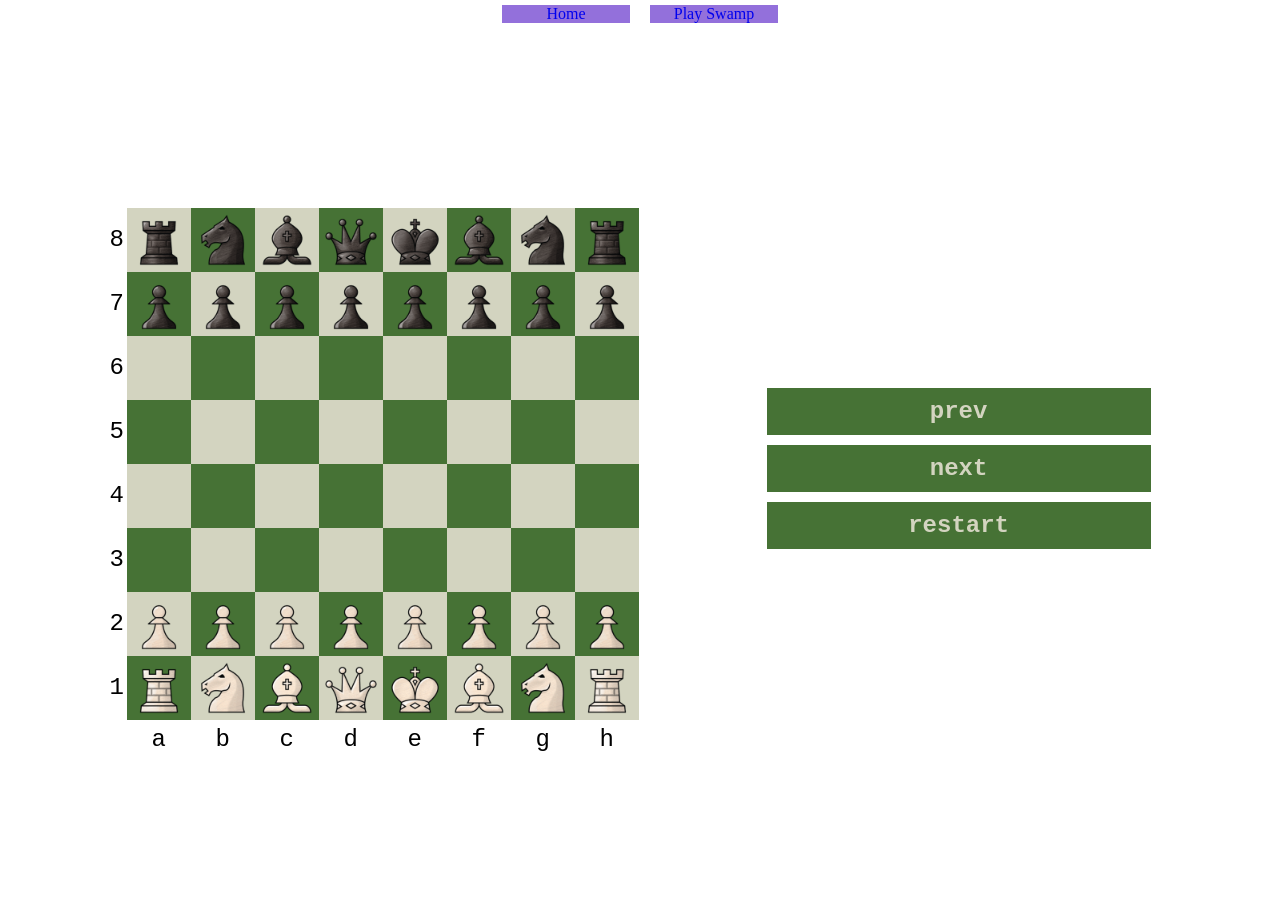
==== play_swamp0.html @ 95b727c0 "commit message" ====
<!DOCTYPE html>
<html lang="en">
<head>
    <meta charset="UTF-8">
    <meta name="viewport" content="width=device-width, initial-scale=1.0">
    <title>Play Swamp</title>
    <link rel="stylesheet" href="./css/play_swamp.css">
</head>
<body>
    <header>

        <a class="navButton" href="./index.html">Home</a>
        <a class="navButton" href="./swampMenu.html">Play Swamp</a>

    </header>

    <div id="gameScene">
        <div id="chess_board">

        </div>


        <div id="second_panel">
        <div class="eval_holder">
            0
        </div>

        <div id="button_holder">
            <button id="prev">prev</button>
            <button id="next">next</button>
            <button id="restart">restart</button>

        </div>

        </div>
    </div>


    <script>

    </script>

        <script src="./js/chess_board.js" ></script>
    <script src="./js/greedy/greedySearch.js" type="module"></script>

</body>
</html>
---- css/play_swamp.css ----
*{
    margin: 0px;
    padding: 0px;

}

header{
    display: flex;
    justify-content: center;
    align-items: center;
    gap:10;
    padding-top:5px;
}

.navButton{
    box-sizing: border-box;
    width: 10%;
    margin-left:10px ;
    margin-right: 10px;
    font-size: 1rem;
    background-color: mediumpurple;
    text-justify: center;
    justify-content: center;
    align-content: center;
    text-decoration: none;
    text-align: center;
}


#gameScene{
    width: 99vw;
    height: 99vh;
    display: flex;
    flex-direction: row;
    justify-content: center;
    align-items: center;

}

#chess_board{
    display: grid;
    grid-template-rows: repeat(8, max(5vw , 60px)) 10px;
    grid-template-columns: 10px repeat(8, max(5vw , 60px)) ;

}
#second_panel{
    margin-left: 10vw;
    display: flex;
    flex-direction: column;
    justify-content: center;
    align-items: center;
    width: 30vw;

}
#button_holder{
    display: flex;
    flex-direction: column;
    width: inherit;
}
.eval_holder{
    font-size: 4rem;
    text-align: center;
    padding: 10px 0px;
    color: whitesmoke;
    font-family: 'Courier New', Courier, monospace;
    background-color: #467235;
    display: none !important;
    width: inherit;
}


button{
    font-size: 1.5rem;
    font-family: 'Courier New', Courier, monospace;
    margin: 5px 0px;
    padding: 10px 0px;
    background-color: #467235;
    color: #D3D4C0;
    font-weight: bolder;
    border: none;
    width: inherit;
}

img{
    width: 60px;
}

.square{
    display:flex;
    justify-content: center;
    align-items: center;
}

button:hover{
        background-color: #264918;
}
button:active{
        background-color: #689950;
    transition: background-color 0.1s;

}

@media (max-width: 940px) {
    #gameScene{

        display: flex;
        flex-direction: column;
        justify-content: center;
        align-items: center;

    }


    #button_holder{
        margin-left: 0px;
        margin-top: 1rem;
        display: grid;
        grid-template-columns: auto auto auto auto ;

        width: 99vw;
        gap: 10px;
    }

    button{
        width: 20vw;
        font-size: 1rem;
        padding:5px 0px;
    }

    .eval_holder{
        width: 80vw;
        margin-top: 20px;
        font-size: 2rem;
        text-align: center;
        padding: 10px 0px;
        color: whitesmoke;
        font-family: 'Courier New', Courier, monospace;
        background-color: #467235;

    }

}


.hori_box{
    display: flex;
    justify-content: center;
    align-items: center;
    margin-top: 20px ;
    font-size: 1.5rem;
    font-family: 'Courier New', Courier, monospace;
}

.vert_box{
        display: flex;
    justify-content: center;
    align-items: center;
    font-size: 1.5rem;
    margin-right: 20px;
    font-family: 'Courier New', Courier, monospace;

}

.show{
    display: block !important;
}


@media (max-width: 540px) {
    #chess_board{
        display: grid;
        grid-template-rows: repeat(8, max(5vw , 40px)) 10px;
        grid-template-columns: 10px repeat(8, max(5vw , 40px)) ;
    }

    img{
        width: 40px;
    }
}
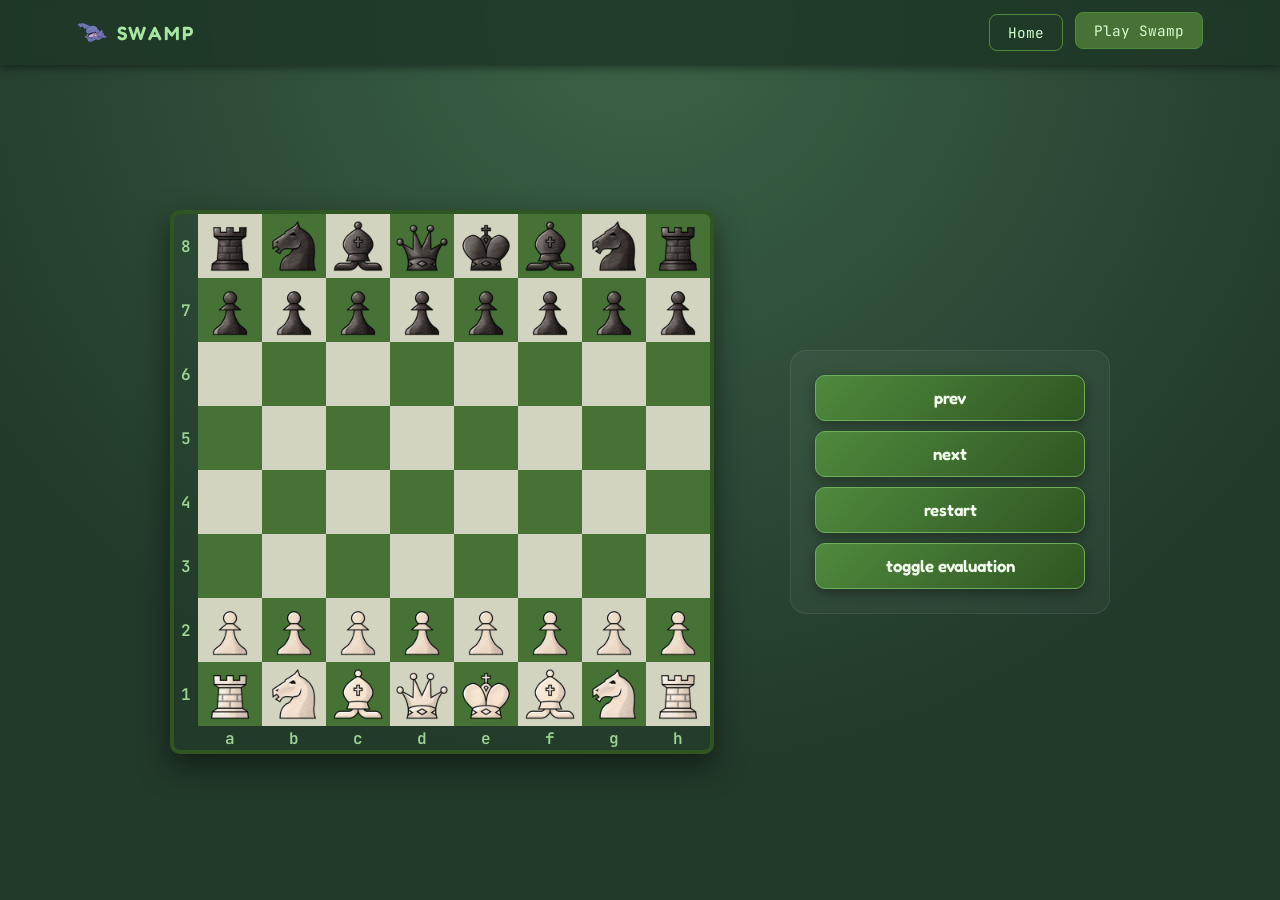
==== commit b1eab2fa: "Redesign UI: dark swamp theme, sticky header, hero/menu cards, toggle evaluation button, lighter bac" ====
--- a/play_swamp0.html
+++ b/play_swamp0.html
@@ -3,15 +3,21 @@
 <head>
     <meta charset="UTF-8">
     <meta name="viewport" content="width=device-width, initial-scale=1.0">
+    <link rel="preconnect" href="https://fonts.googleapis.com">
+    <link href="https://fonts.googleapis.com/css2?family=Fredoka:wght@500;600&family=JetBrains+Mono:wght@400;600&display=swap" rel="stylesheet">
     <title>Play Swamp</title>
     <link rel="stylesheet" href="./css/play_swamp.css">
 </head>
 <body>
     <header>
-
-        <a class="navButton" href="./index.html">Home</a>
-        <a class="navButton" href="./swampMenu.html">Play Swamp</a>
-
+        <div class="brand">
+            <img src="./images/swamp.png" alt="Swamp logo" class="brand-icon">
+            <span>SWAMP</span>
+        </div>
+        <nav>
+            <a class="navButton" href="./index.html">Home</a>
+            <a class="navButton active" href="./swampMenu.html">Play Swamp</a>
+        </nav>
     </header>
 
     <div id="gameScene">
@@ -29,6 +35,7 @@
             <button id="prev">prev</button>
             <button id="next">next</button>
             <button id="restart">restart</button>
+            <button id="toggleEval">toggle evaluation</button>
 
         </div>
 
@@ -37,7 +44,14 @@
 
 
     <script>
+        document.addEventListener("DOMContentLoaded", () => {
+            const evalHolder = document.querySelector(".eval_holder");
+            const toggleEvalBtn = document.querySelector("#toggleEval");
 
+            toggleEvalBtn.addEventListener("click", () => {
+                evalHolder.classList.toggle("show");
+            });
+        });
     </script>
 
         <script src="./js/chess_board.js" ></script>
--- a/css/play_swamp.css
+++ b/css/play_swamp.css
@@ -1,84 +1,151 @@
 *{
-    margin: 0px;
-    padding: 0px;
-
-}
-
+    margin: 0;
+    padding: 0;
+    box-sizing: border-box;
+}
+
+body{
+    background: radial-gradient(circle at top, #3c6448 0%, #223a2a 70%);
+    font-family: 'JetBrains Mono', 'Courier New', monospace;
+    color: #eafbe0;
+    min-height: 100vh;
+}
+
+/* ---------- HEADER (matches home/menu pages) ---------- */
 header{
-    display: flex;
-    justify-content: center;
-    align-items: center;
-    gap:10;
-    padding-top:5px;
+    width: 100%;
+    display: flex;
+    justify-content: space-between;
+    align-items: center;
+    padding: 14px 6vw;
+    background: rgba(30, 55, 38, 0.85);
+    backdrop-filter: blur(6px);
+    box-shadow: 0 2px 10px rgba(0,0,0,0.5);
+    position: sticky;
+    top: 0;
+    z-index: 10;
+}
+
+.brand{
+    display: flex;
+    align-items: center;
+    gap: 10px;
+    font-family: 'Fredoka', sans-serif;
+    font-size: 1.2rem;
+    font-weight: 600;
+    letter-spacing: 2px;
+    color: #a8e6a1;
+}
+
+.brand-icon{
+    width: 30px;
+    height: 30px;
+    object-fit: contain;
+}
+
+nav{
+    display: flex;
+    gap: 12px;
 }
 
 .navButton{
     box-sizing: border-box;
-    width: 10%;
-    margin-left:10px ;
-    margin-right: 10px;
-    font-size: 1rem;
-    background-color: mediumpurple;
-    text-justify: center;
-    justify-content: center;
-    align-content: center;
+    padding: 8px 18px;
+    background: transparent;
+    border: 1px solid #4f8a3d;
+    border-radius: 8px;
+    font-size: 0.9rem;
+    color: #d3ffcf;
     text-decoration: none;
     text-align: center;
-}
-
-
+    transition: background 0.2s ease, transform 0.15s ease;
+}
+
+.navButton:hover,
+.navButton.active{
+    background: #467235;
+    transform: translateY(-2px);
+}
+
+/* ---------- GAME LAYOUT ---------- */
 #gameScene{
-    width: 99vw;
-    height: 99vh;
+    width: 100vw;
+    min-height: calc(100vh - 66px);
+    padding: 4vh 4vw;
     display: flex;
     flex-direction: row;
     justify-content: center;
     align-items: center;
-
+    gap: 6vw;
+    flex-wrap: wrap;
 }
 
 #chess_board{
     display: grid;
-    grid-template-rows: repeat(8, max(5vw , 60px)) 10px;
-    grid-template-columns: 10px repeat(8, max(5vw , 60px)) ;
-
-}
+    grid-template-rows: repeat(8, max(5vw , 60px)) 24px;
+    grid-template-columns: 24px repeat(8, max(5vw , 60px));
+    border: 4px solid #2f5522;
+    border-radius: 10px;
+    overflow: hidden;
+    box-shadow: 0 12px 30px rgba(0,0,0,0.5);
+}
+
 #second_panel{
-    margin-left: 10vw;
     display: flex;
     flex-direction: column;
     justify-content: center;
     align-items: center;
-    width: 30vw;
-
-}
+    width: min(30vw, 320px);
+    background: rgba(255,255,255,0.04);
+    border: 1px solid rgba(255,255,255,0.08);
+    border-radius: 16px;
+    padding: 24px;
+}
+
 #button_holder{
     display: flex;
     flex-direction: column;
-    width: inherit;
-}
+    width: 100%;
+    gap: 10px;
+}
+
 .eval_holder{
-    font-size: 4rem;
+    font-size: 2.4rem;
     text-align: center;
-    padding: 10px 0px;
-    color: whitesmoke;
-    font-family: 'Courier New', Courier, monospace;
-    background-color: #467235;
+    padding: 14px 0;
+    color: #eafbe0;
+    font-family: 'JetBrains Mono', monospace;
+    background: linear-gradient(135deg, #467235, #2f5522);
+    border-radius: 10px;
     display: none !important;
-    width: inherit;
-}
-
+    width: 100%;
+}
 
 button{
-    font-size: 1.5rem;
-    font-family: 'Courier New', Courier, monospace;
-    margin: 5px 0px;
-    padding: 10px 0px;
-    background-color: #467235;
-    color: #D3D4C0;
-    font-weight: bolder;
-    border: none;
-    width: inherit;
+    font-size: 1.05rem;
+    font-family: 'Fredoka', 'JetBrains Mono', sans-serif;
+    padding: 12px 0;
+    background: linear-gradient(135deg, #4f8a3d, #2f5522);
+    color: #f4fff0;
+    font-weight: 600;
+    border: 1px solid #6fae57;
+    border-radius: 10px;
+    width: 100%;
+    cursor: pointer;
+    box-shadow: 0 4px 12px rgba(0,0,0,0.35);
+    transition: transform 0.15s ease, box-shadow 0.15s ease, background 0.2s ease;
+}
+
+button:hover{
+    background: linear-gradient(135deg, #6fae57, #467235);
+    transform: translateY(-2px);
+    box-shadow: 0 6px 16px rgba(0,0,0,0.45);
+}
+
+button:active{
+    transform: translateY(0);
+    background: #264918;
+    transition: background-color 0.1s;
 }
 
 img{
@@ -86,91 +153,71 @@
 }
 
 .square{
-    display:flex;
-    justify-content: center;
-    align-items: center;
-}
-
-button:hover{
-        background-color: #264918;
-}
-button:active{
-        background-color: #689950;
-    transition: background-color 0.1s;
-
-}
-
-@media (max-width: 940px) {
-    #gameScene{
-
-        display: flex;
-        flex-direction: column;
-        justify-content: center;
-        align-items: center;
-
-    }
-
-
-    #button_holder{
-        margin-left: 0px;
-        margin-top: 1rem;
-        display: grid;
-        grid-template-columns: auto auto auto auto ;
-
-        width: 99vw;
-        gap: 10px;
-    }
-
-    button{
-        width: 20vw;
-        font-size: 1rem;
-        padding:5px 0px;
-    }
-
-    .eval_holder{
-        width: 80vw;
-        margin-top: 20px;
-        font-size: 2rem;
-        text-align: center;
-        padding: 10px 0px;
-        color: whitesmoke;
-        font-family: 'Courier New', Courier, monospace;
-        background-color: #467235;
-
-    }
-
-}
-
-
-.hori_box{
-    display: flex;
-    justify-content: center;
-    align-items: center;
-    margin-top: 20px ;
-    font-size: 1.5rem;
-    font-family: 'Courier New', Courier, monospace;
-}
-
+    display: flex;
+    justify-content: center;
+    align-items: center;
+    transition: background-color 0.15s ease;
+}
+
+.square:hover{
+    filter: brightness(1.15);
+}
+
+.hori_box,
 .vert_box{
-        display: flex;
-    justify-content: center;
-    align-items: center;
-    font-size: 1.5rem;
-    margin-right: 20px;
-    font-family: 'Courier New', Courier, monospace;
-
+    display: flex;
+    justify-content: center;
+    align-items: center;
+    font-size: 1rem;
+    font-family: 'JetBrains Mono', monospace;
+    color: #9fd396;
+    font-weight: 600;
 }
 
 .show{
     display: block !important;
 }
 
+/* ---------- RESPONSIVE ---------- */
+@media (max-width: 940px) {
+    header{
+        flex-direction: column;
+        gap: 10px;
+        padding: 12px 4vw;
+    }
+
+    #gameScene{
+        flex-direction: column;
+        gap: 4vh;
+    }
+
+    #second_panel{
+        width: min(90vw, 420px);
+    }
+
+    #button_holder{
+        display: grid;
+        grid-template-columns: repeat(2, 1fr);
+        gap: 10px;
+    }
+
+    button{
+        font-size: 0.9rem;
+        padding: 10px 0;
+    }
+
+    .eval_holder{
+        width: 100%;
+        margin-bottom: 14px;
+        font-size: 1.6rem;
+        padding: 10px 0;
+    }
+}
 
 @media (max-width: 540px) {
     #chess_board{
-        display: grid;
-        grid-template-rows: repeat(8, max(5vw , 40px)) 10px;
-        grid-template-columns: 10px repeat(8, max(5vw , 40px)) ;
+        grid-template-rows: repeat(8, max(5vw , 40px)) 18px;
+        grid-template-columns: 18px repeat(8, max(5vw , 40px));
     }
 
     img{
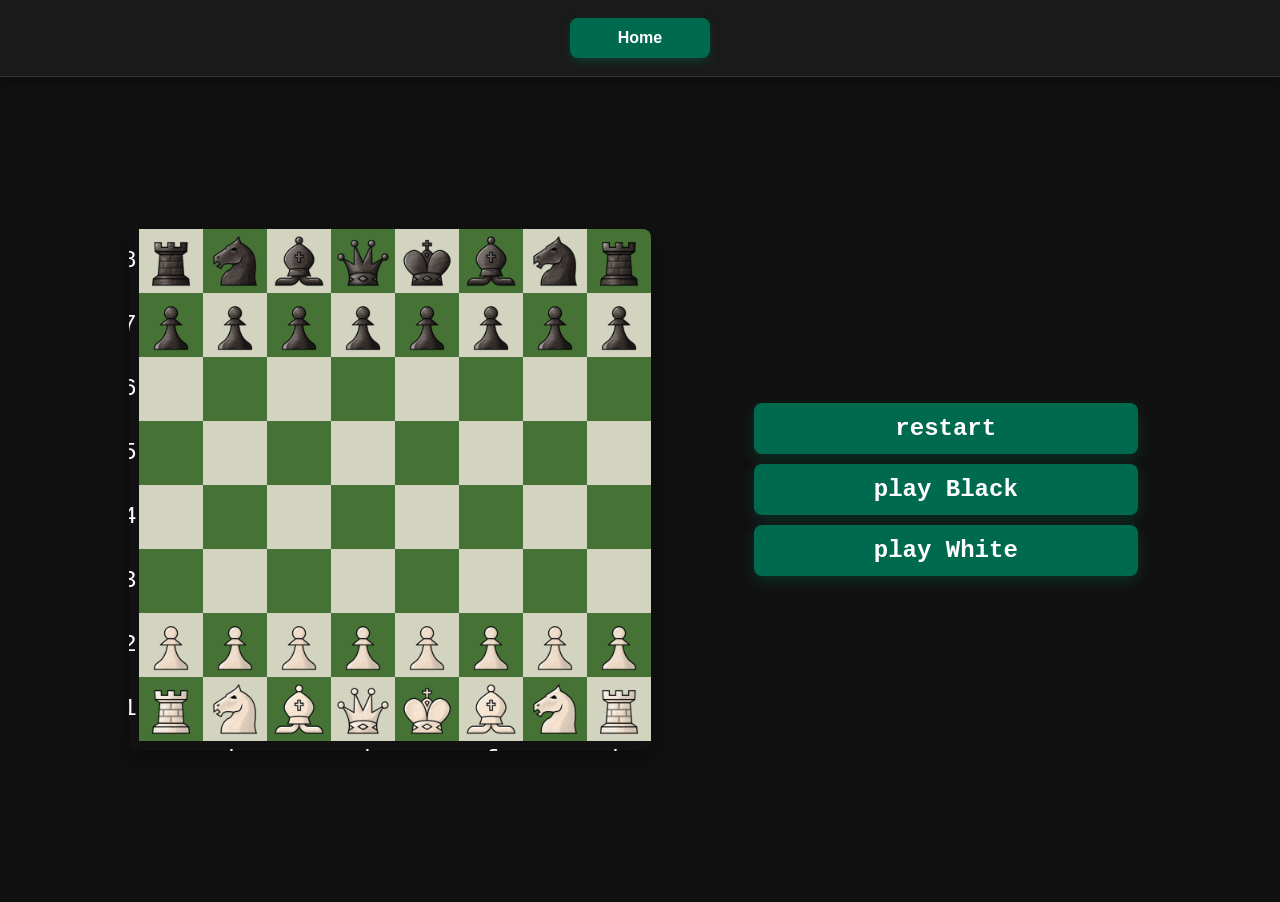
==== commit 175678fd: "message 1" ====
--- a/play_swamp0.html
+++ b/play_swamp0.html
@@ -3,21 +3,15 @@
 <head>
     <meta charset="UTF-8">
     <meta name="viewport" content="width=device-width, initial-scale=1.0">
-    <link rel="preconnect" href="https://fonts.googleapis.com">
-    <link href="https://fonts.googleapis.com/css2?family=Fredoka:wght@500;600&family=JetBrains+Mono:wght@400;600&display=swap" rel="stylesheet">
     <title>Play Swamp</title>
     <link rel="stylesheet" href="./css/play_swamp.css">
 </head>
 <body>
     <header>
-        <div class="brand">
-            <img src="./images/swamp.png" alt="Swamp logo" class="brand-icon">
-            <span>SWAMP</span>
-        </div>
-        <nav>
-            <a class="navButton" href="./index.html">Home</a>
-            <a class="navButton active" href="./swampMenu.html">Play Swamp</a>
-        </nav>
+
+        <a class="navButton" href="./index.html">Home</a>
+        
+
     </header>
 
     <div id="gameScene">
@@ -31,11 +25,12 @@
             0
         </div>
 
+
         <div id="button_holder">
-            <button id="prev">prev</button>
-            <button id="next">next</button>
             <button id="restart">restart</button>
-            <button id="toggleEval">toggle evaluation</button>
+
+            <button id="playBlack">play Black</button>
+            <button id="playWhite">play White</button>
 
         </div>
 
@@ -44,18 +39,11 @@
 
 
     <script>
-        document.addEventListener("DOMContentLoaded", () => {
-            const evalHolder = document.querySelector(".eval_holder");
-            const toggleEvalBtn = document.querySelector("#toggleEval");
 
-            toggleEvalBtn.addEventListener("click", () => {
-                evalHolder.classList.toggle("show");
-            });
-        });
     </script>
 
         <script src="./js/chess_board.js" ></script>
-    <script src="./js/greedy/greedySearch.js" type="module"></script>
+        <script src="./js/greedy/greedySearch.js" type="module"></script>
 
 </body>
 </html>
--- a/css/play_swamp.css
+++ b/css/play_swamp.css
@@ -1,226 +1,231 @@
-*{
-    margin: 0;
-    padding: 0;
+* {
+    margin: 0px;
+    padding: 0px;
     box-sizing: border-box;
 }
 
-body{
-    background: radial-gradient(circle at top, #3c6448 0%, #223a2a 70%);
-    font-family: 'JetBrains Mono', 'Courier New', monospace;
-    color: #eafbe0;
-    min-height: 100vh;
-}
-
-/* ---------- HEADER (matches home/menu pages) ---------- */
-header{
-    width: 100%;
-    display: flex;
-    justify-content: space-between;
-    align-items: center;
-    padding: 14px 6vw;
-    background: rgba(30, 55, 38, 0.85);
-    backdrop-filter: blur(6px);
-    box-shadow: 0 2px 10px rgba(0,0,0,0.5);
-    position: sticky;
-    top: 0;
-    z-index: 10;
-}
-
-.brand{
-    display: flex;
-    align-items: center;
-    gap: 10px;
-    font-family: 'Fredoka', sans-serif;
-    font-size: 1.2rem;
+body {
+    background-color: #111111;
+    color: #ffffff;
+    font-family: Arial, sans-serif;
+}
+
+header {
+    display: flex;
+    justify-content: center;
+    align-items: center;
+    gap: 15px;
+    padding: 18px 20px;
+    background-color: #1a1a1a;
+    border-bottom: 1px solid #333333;
+    box-shadow: 0 4px 12px rgba(0, 0, 0, 0.35);
+}
+
+.navButton {
+    width: 140px;
+    padding: 11px 20px;
+    border-radius: 8px;
+    background-color: #006A4E;
+    color: #ffffff;
+    font-size: 1rem;
     font-weight: 600;
-    letter-spacing: 2px;
-    color: #a8e6a1;
-}
-
-.brand-icon{
-    width: 30px;
-    height: 30px;
-    object-fit: contain;
-}
-
-nav{
-    display: flex;
-    gap: 12px;
-}
-
-.navButton{
-    box-sizing: border-box;
-    padding: 8px 18px;
-    background: transparent;
-    border: 1px solid #4f8a3d;
-    border-radius: 8px;
-    font-size: 0.9rem;
-    color: #d3ffcf;
     text-decoration: none;
     text-align: center;
-    transition: background 0.2s ease, transform 0.15s ease;
-}
-
-.navButton:hover,
-.navButton.active{
-    background: #467235;
+    box-shadow: 0 4px 10px rgba(0, 106, 78, 0.35);
+    transition: 0.2s ease;
+}
+
+.navButton:hover {
+    background-color: #007f5f;
     transform: translateY(-2px);
-}
-
-/* ---------- GAME LAYOUT ---------- */
-#gameScene{
-    width: 100vw;
-    min-height: calc(100vh - 66px);
-    padding: 4vh 4vw;
+    box-shadow: 0 6px 14px rgba(0, 106, 78, 0.45);
+}
+
+.navButton:active {
+    transform: translateY(0px);
+}
+
+#gameScene {
+    width: 99vw;
+    height: calc(100vh - 75px);
     display: flex;
     flex-direction: row;
     justify-content: center;
     align-items: center;
-    gap: 6vw;
-    flex-wrap: wrap;
-}
-
-#chess_board{
+}
+
+#chess_board {
     display: grid;
-    grid-template-rows: repeat(8, max(5vw , 60px)) 24px;
-    grid-template-columns: 24px repeat(8, max(5vw , 60px));
-    border: 4px solid #2f5522;
+    grid-template-rows: repeat(8, max(5vw, 60px)) 10px;
+    grid-template-columns: 10px repeat(8, max(5vw, 60px));
+    border-radius: 8px;
+    overflow: hidden;
+    box-shadow: 0 8px 25px rgba(0, 0, 0, 0.45);
+}
+
+#second_panel {
+    margin-left: 8vw;
+    display: flex;
+    flex-direction: column;
+    justify-content: center;
+    align-items: center;
+    width: 30vw;
+    max-width: 400px;
+}
+
+#button_holder {
+    display: flex;
+    flex-direction: column;
+    width: inherit;
+}
+
+.eval_holder {
+    font-size: 4rem;
+    text-align: center;
+    padding: 10px 0px;
+    color: #ffffff;
+    font-family: "Courier New", Courier, monospace;
+    background-color: #006A4E;
+    display: none !important;
+    width: inherit;
     border-radius: 10px;
-    overflow: hidden;
-    box-shadow: 0 12px 30px rgba(0,0,0,0.5);
-}
-
-#second_panel{
-    display: flex;
-    flex-direction: column;
-    justify-content: center;
-    align-items: center;
-    width: min(30vw, 320px);
-    background: rgba(255,255,255,0.04);
-    border: 1px solid rgba(255,255,255,0.08);
-    border-radius: 16px;
-    padding: 24px;
-}
-
-#button_holder{
-    display: flex;
-    flex-direction: column;
-    width: 100%;
-    gap: 10px;
-}
-
-.eval_holder{
-    font-size: 2.4rem;
-    text-align: center;
-    padding: 14px 0;
-    color: #eafbe0;
-    font-family: 'JetBrains Mono', monospace;
-    background: linear-gradient(135deg, #467235, #2f5522);
-    border-radius: 10px;
-    display: none !important;
-    width: 100%;
-}
-
-button{
-    font-size: 1.05rem;
-    font-family: 'Fredoka', 'JetBrains Mono', sans-serif;
-    padding: 12px 0;
-    background: linear-gradient(135deg, #4f8a3d, #2f5522);
-    color: #f4fff0;
-    font-weight: 600;
-    border: 1px solid #6fae57;
-    border-radius: 10px;
-    width: 100%;
+    box-shadow: 0 5px 14px rgba(0, 106, 78, 0.35);
+}
+
+button {
+    font-size: 1.5rem;
+    font-family: "Courier New", Courier, monospace;
+    margin: 5px 0px;
+    padding: 12px 0px;
+    background-color: #006A4E;
+    color: #ffffff;
+    font-weight: bolder;
+    border: none;
+    border-radius: 8px;
+    width: inherit;
     cursor: pointer;
-    box-shadow: 0 4px 12px rgba(0,0,0,0.35);
-    transition: transform 0.15s ease, box-shadow 0.15s ease, background 0.2s ease;
-}
-
-button:hover{
-    background: linear-gradient(135deg, #6fae57, #467235);
+    box-shadow: 0 5px 14px rgba(0, 106, 78, 0.35);
+    transition: 0.2s ease;
+}
+
+button:hover {
+    background-color: #007f5f;
     transform: translateY(-2px);
-    box-shadow: 0 6px 16px rgba(0,0,0,0.45);
-}
-
-button:active{
-    transform: translateY(0);
-    background: #264918;
-    transition: background-color 0.1s;
-}
-
-img{
+    box-shadow: 0 8px 18px rgba(0, 106, 78, 0.45);
+}
+
+button:active {
+    background-color: #00563f;
+    transform: translateY(0px);
+}
+
+img {
     width: 60px;
 }
 
-.square{
-    display: flex;
-    justify-content: center;
-    align-items: center;
-    transition: background-color 0.15s ease;
-}
-
-.square:hover{
-    filter: brightness(1.15);
-}
-
-.hori_box,
-.vert_box{
-    display: flex;
-    justify-content: center;
-    align-items: center;
-    font-size: 1rem;
-    font-family: 'JetBrains Mono', monospace;
-    color: #9fd396;
-    font-weight: 600;
-}
-
-.show{
+.square {
+    display: flex;
+    justify-content: center;
+    align-items: center;
+}
+
+@media (max-width: 940px) {
+
+    #gameScene {
+        height: auto;
+        min-height: calc(100vh - 75px);
+        display: flex;
+        flex-direction: column;
+        justify-content: center;
+        align-items: center;
+    }
+
+    #second_panel {
+        width: 80vw;
+        max-width: none;
+        margin-left: 0px;
+        margin-top: 20px;
+    }
+
+    #button_holder {
+        margin-left: 0px;
+        margin-top: 1rem;
+        display: grid;
+        grid-template-columns: repeat(3, 1fr);
+        width: 80vw;
+        gap: 10px;
+    }
+
+    button {
+        width: 100%;
+        font-size: 1rem;
+        padding: 10px 0px;
+        margin: 0px;
+    }
+
+    .eval_holder {
+        width: 80vw;
+        margin-top: 20px;
+        font-size: 2rem;
+        text-align: center;
+        padding: 10px 0px;
+        color: #ffffff;
+        background-color: #006A4E;
+        border-radius: 10px;
+    }
+}
+
+.hori_box {
+    display: flex;
+    justify-content: center;
+    align-items: center;
+    margin-top: 20px;
+    font-size: 1.5rem;
+    font-family: "Courier New", Courier, monospace;
+}
+
+.vert_box {
+    display: flex;
+    justify-content: center;
+    align-items: center;
+    font-size: 1.5rem;
+    margin-right: 20px;
+    font-family: "Courier New", Courier, monospace;
+}
+
+.show {
     display: block !important;
 }
 
-/* ---------- RESPONSIVE ---------- */
-@media (max-width: 940px) {
-    header{
-        flex-direction: column;
-        gap: 10px;
-        padding: 12px 4vw;
-    }
-
-    #gameScene{
-        flex-direction: column;
-        gap: 4vh;
-    }
-
-    #second_panel{
-        width: min(90vw, 420px);
-    }
-
-    #button_holder{
+@media (max-width: 540px) {
+
+    #chess_board {
         display: grid;
-        grid-template-columns: repeat(2, 1fr);
-        gap: 10px;
-    }
-
-    button{
+        grid-template-rows: repeat(8, max(5vw, 40px)) 10px;
+        grid-template-columns: 10px repeat(8, max(5vw, 40px));
+    }
+
+    #second_panel {
+        width: 92vw;
+    }
+
+    #button_holder {
+        width: 92vw;
+        grid-template-columns: repeat(3, 1fr);
+        gap: 8px;
+    }
+
+    button {
         font-size: 0.9rem;
-        padding: 10px 0;
-    }
-
-    .eval_holder{
-        width: 100%;
-        margin-bottom: 14px;
-        font-size: 1.6rem;
-        padding: 10px 0;
-    }
-}
-
-@media (max-width: 540px) {
-    #chess_board{
-        grid-template-rows: repeat(8, max(5vw , 40px)) 18px;
-        grid-template-columns: 18px repeat(8, max(5vw , 40px));
-    }
-
-    img{
+    }
+
+    img {
         width: 40px;
     }
-}
+
+    .navButton {
+        width: 120px;
+        padding: 10px 12px;
+        font-size: 0.9rem;
+    }
+}
